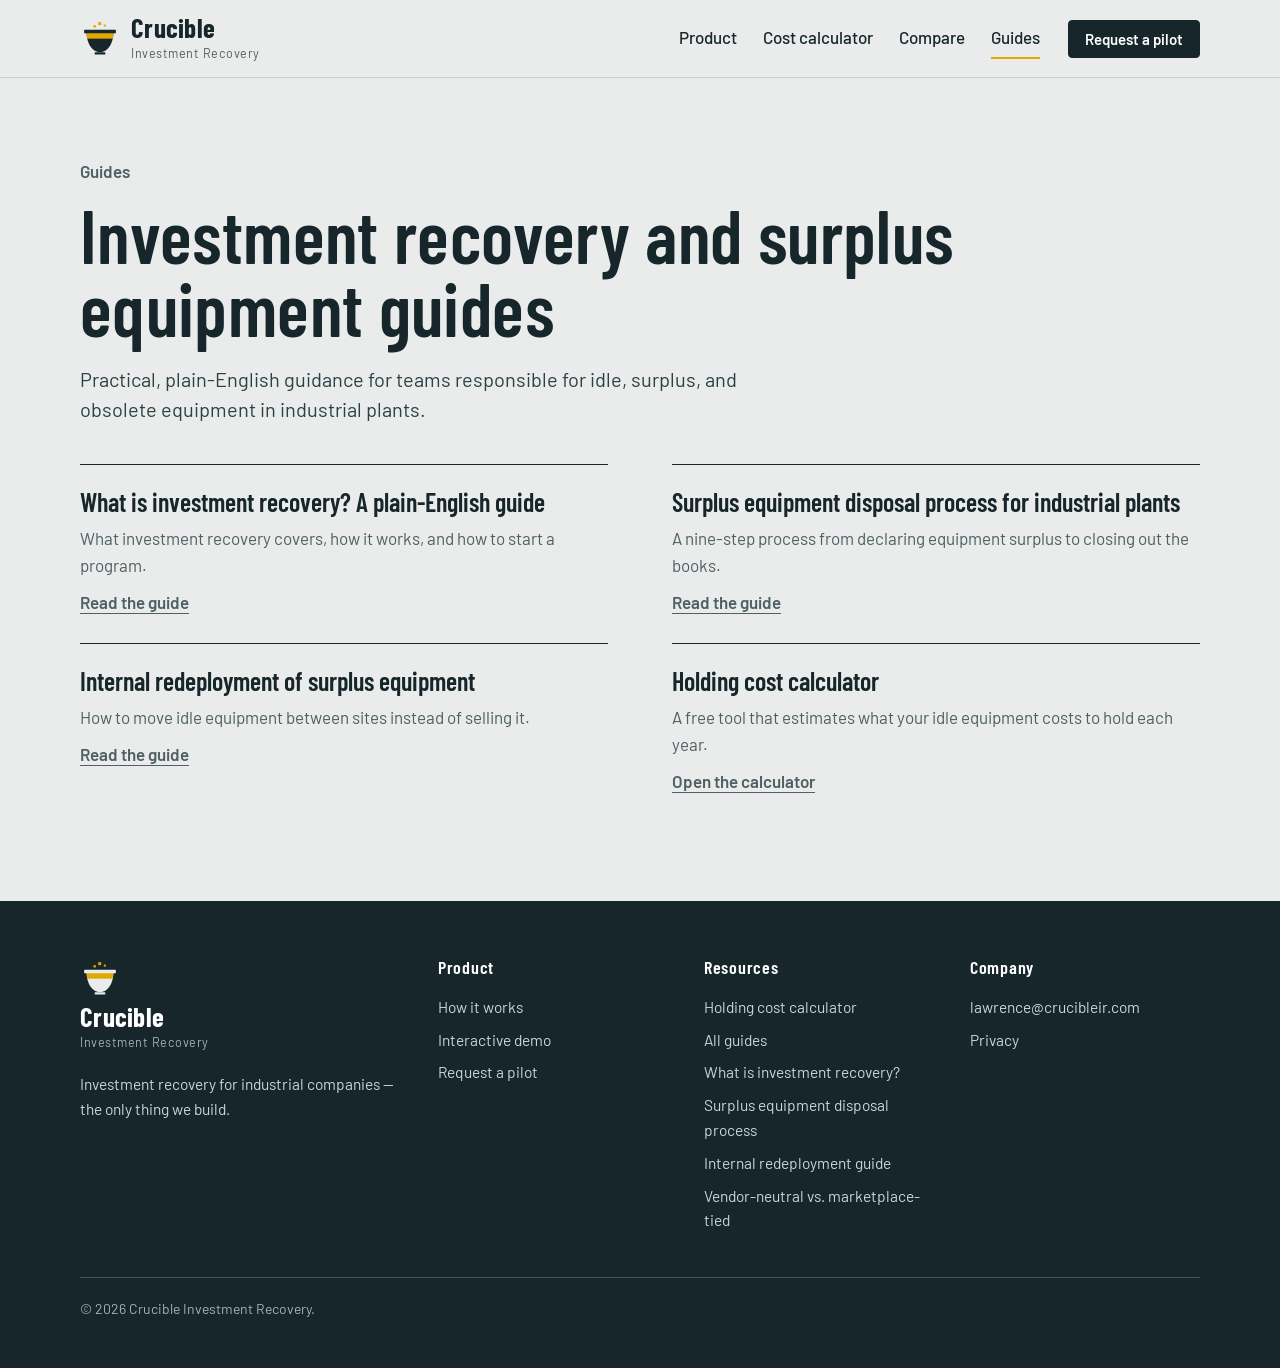
==== guides/index.html @ 0326b514 "Add files via upload" ====
<!DOCTYPE html>
<html lang="en">
<head>
<meta charset="utf-8">
<meta name="viewport" content="width=device-width, initial-scale=1">
<title>Investment Recovery & Surplus Equipment Guides | Crucible</title>
<meta name="description" content="Practical guides for investment recovery teams: what investment recovery is, the surplus equipment disposal process, and internal redeployment.">
<link rel="canonical" href="https://crucibleir.com/guides/index.html">
<meta name="theme-color" content="#16262B">
<meta property="og:type" content="website">
<meta property="og:site_name" content="Crucible Investment Recovery">
<meta property="og:title" content="Investment Recovery & Surplus Equipment Guides | Crucible">
<meta property="og:description" content="Practical guides for investment recovery teams: what investment recovery is, the surplus equipment disposal process, and internal redeployment.">
<meta property="og:url" content="https://crucibleir.com/guides/index.html">
<meta property="og:image" content="https://crucibleir.com/img/og-image.png">
<meta property="og:image:alt" content="Crucible Investment Recovery: idle equipment costs money every day it sits.">
<meta name="twitter:card" content="summary_large_image">
<meta name="twitter:image" content="https://crucibleir.com/img/og-image.png">
<link rel="icon" href="../favicon.svg" type="image/svg+xml">
<link rel="stylesheet" href="../css/fonts.css">
<link rel="stylesheet" href="../css/style.css">
<script type="application/ld+json">{"@context": "https://schema.org", "@type": "CollectionPage", "name": "Investment recovery and surplus equipment guides", "url": "https://crucibleir.com/guides/"}</script>
</head>
<body>
<a class="skip" href="#main">Skip to content</a>
<header class="site"><div class="wrap bar">
<a class="brand" href="../index.html" aria-label="Crucible Investment Recovery, home"><svg viewBox="-2 -2 68 60" aria-hidden="true" focusable="false"><defs><clipPath id="c19"><path d="M9 18C10 38 19 51 32 51C45 51 54 38 55 18Z"/></clipPath></defs><path d="M9 18C10 38 19 51 32 51C45 51 54 38 55 18Z" fill="#16262B"/><rect y="18" width="64" height="10" fill="#E0A800" clip-path="url(#c19)"/><rect x="5" y="13" width="54" height="6" rx="1" fill="#16262B"/><rect x="23" y="51" width="18" height="4" rx="1" fill="#16262B"/><rect x="21" y="5" width="4" height="4" fill="#E0A800"/><rect x="29" width="5" height="5" fill="#E0A800"/><rect x="38.5" y="4" width="3.5" height="3.5" fill="#E0A800"/></svg><span><b>Crucible</b><small>Investment Recovery</small></span></a>
<nav class="links" aria-label="Main"><a href="../product.html">Product</a><a href="../holding-cost-calculator.html">Cost calculator</a><a href="../compare.html">Compare</a><a href="../guides/index.html" aria-current="page">Guides</a></nav>
<a class="btn primary sm hidem" href="../demo-request.html">Request a pilot</a>
<details class="menu"><summary>Menu</summary><div><a href="../product.html">Product</a><a href="../holding-cost-calculator.html">Cost calculator</a><a href="../compare.html">Compare</a><a href="../guides/index.html" aria-current="page">Guides</a><a href="../demo-request.html"><b>Request a pilot</b></a></div></details>
</div></header>
<main id="main">

<section class="sec"><div class="wrap">
<p class="eyebrow">Guides</p>
<h1 style="max-width:14em">Investment recovery and surplus equipment guides</h1>
<p class="lede">Practical, plain-English guidance for teams responsible for idle, surplus, and obsolete equipment in industrial plants.</p>
<div class="feats" style="margin-top:40px"><div class="feat"><h3><a href="../guides/what-is-investment-recovery.html" style="text-decoration:none">What is investment recovery? A plain-English guide</a></h3><p>What investment recovery covers, how it works, and how to start a program.</p><p style="margin-top:10px"><a class="link" href="../guides/what-is-investment-recovery.html">Read the guide</a></p></div><div class="feat"><h3><a href="../guides/surplus-equipment-disposal-process.html" style="text-decoration:none">Surplus equipment disposal process for industrial plants</a></h3><p>A nine-step process from declaring equipment surplus to closing out the books.</p><p style="margin-top:10px"><a class="link" href="../guides/surplus-equipment-disposal-process.html">Read the guide</a></p></div><div class="feat"><h3><a href="../guides/internal-redeployment.html" style="text-decoration:none">Internal redeployment of surplus equipment</a></h3><p>How to move idle equipment between sites instead of selling it.</p><p style="margin-top:10px"><a class="link" href="../guides/internal-redeployment.html">Read the guide</a></p></div><div class="feat"><h3><a href="../holding-cost-calculator.html" style="text-decoration:none">Holding cost calculator</a></h3><p>A free tool that estimates what your idle equipment costs to hold each year.</p><p style="margin-top:10px"><a class="link" href="../holding-cost-calculator.html">Open the calculator</a></p></div></div>
</div></section>

</main>
<footer class="site"><div class="wrap">
<div class="cols">
<div><a class="brand" href="../index.html" aria-label="Crucible Investment Recovery, home"><svg viewBox="-2 -2 68 60" aria-hidden="true" focusable="false"><defs><clipPath id="c20"><path d="M9 18C10 38 19 51 32 51C45 51 54 38 55 18Z"/></clipPath></defs><path d="M9 18C10 38 19 51 32 51C45 51 54 38 55 18Z" fill="#E9ECEA"/><rect y="18" width="64" height="10" fill="#E0A800" clip-path="url(#c20)"/><rect x="5" y="13" width="54" height="6" rx="1" fill="#E9ECEA"/><rect x="23" y="51" width="18" height="4" rx="1" fill="#E9ECEA"/><rect x="21" y="5" width="4" height="4" fill="#E0A800"/><rect x="29" width="5" height="5" fill="#E0A800"/><rect x="38.5" y="4" width="3.5" height="3.5" fill="#E0A800"/></svg><span><b>Crucible</b><small>Investment Recovery</small></span></a><p style="max-width:26em;margin:16px 0 0">Investment recovery for industrial companies &mdash; the only thing we build.</p></div>
<div><h3>Product</h3><a href="../product.html">How it works</a><a href="../demo/index.html">Interactive demo</a><a href="../demo-request.html">Request a pilot</a></div>
<div><h3>Resources</h3><a href="../holding-cost-calculator.html">Holding cost calculator</a><a href="../guides/index.html">All guides</a><a href="../guides/what-is-investment-recovery.html">What is investment recovery?</a><a href="../guides/surplus-equipment-disposal-process.html">Surplus equipment disposal process</a><a href="../guides/internal-redeployment.html">Internal redeployment guide</a><a href="../compare.html">Vendor-neutral vs. marketplace-tied</a></div>
<div><h3>Company</h3><a href="mailto:lawrence@crucibleir.com">lawrence@crucibleir.com</a><a href="../privacy.html">Privacy</a></div>
</div>
<p class="fine">&copy; 2026 Crucible Investment Recovery.</p>
</div></footer>
<script src="../js/site.js" defer></script>
</body>
</html>
---- css/fonts.css ----
@font-face{font-family:'Barlow';font-style:normal;font-weight:400;font-display:swap;src:url(../fonts/barlow-latin-400-normal.woff2) format('woff2')}
@font-face{font-family:'Barlow';font-style:normal;font-weight:500;font-display:swap;src:url(../fonts/barlow-latin-500-normal.woff2) format('woff2')}
@font-face{font-family:'Barlow';font-style:normal;font-weight:600;font-display:swap;src:url(../fonts/barlow-latin-600-normal.woff2) format('woff2')}
@font-face{font-family:'Barlow Condensed';font-style:normal;font-weight:500;font-display:swap;src:url(../fonts/barlow-condensed-latin-500-normal.woff2) format('woff2')}
@font-face{font-family:'Barlow Condensed';font-style:normal;font-weight:600;font-display:swap;src:url(../fonts/barlow-condensed-latin-600-normal.woff2) format('woff2')}
@font-face{font-family:'Barlow Condensed';font-style:normal;font-weight:700;font-display:swap;src:url(../fonts/barlow-condensed-latin-700-normal.woff2) format('woff2')}
---- css/style.css ----
:root{
  --ink:#16262B; --steel:#1D3036; --paper:#E9ECEA; --panel:#F7F8F6; --line:#C9D0CD; --muted:#4F5F63;
  --idle:#E0A800; --evaluated:#2F6FA8; --redeploy:#C2571A; --listed:#2E7D4F; --offer:#7A4B9C; --closed:#6B7477; --alert:#B3382C;
  --display:'Barlow Condensed','Arial Narrow',system-ui,sans-serif;
  --body:'Barlow',system-ui,-apple-system,'Segoe UI',sans-serif;
}
*{box-sizing:border-box}
html{scroll-behavior:smooth}
body{margin:0;font:17px/1.6 var(--body);color:var(--ink);background:var(--paper);-webkit-font-smoothing:antialiased}
img,svg{max-width:100%}
a{color:inherit}
button,input,select,textarea{font:inherit;color:inherit}
:focus-visible{outline:3px solid var(--evaluated);outline-offset:2px}
.skip{position:absolute;left:-999px;top:8px;background:var(--ink);color:#fff;padding:8px 14px;z-index:100;border-radius:4px}
.skip:focus{left:8px}
.wrap{width:min(1120px,100% - 48px);margin:0 auto}
.st-idle{--c:var(--idle)}.st-evaluated{--c:var(--evaluated)}.st-redeploy{--c:var(--redeploy)}.st-listed{--c:var(--listed)}.st-offer{--c:var(--offer)}.st-closed{--c:var(--closed)}

/* header */
header.site{background:var(--paper);border-bottom:1px solid var(--line);position:relative;z-index:10}
.bar{display:flex;align-items:center;gap:28px;padding:14px 0}
.brand{display:flex;align-items:center;gap:11px;text-decoration:none}
.brand svg{width:40px;height:auto;flex:none}
.brand b{display:block;font:700 27px/1 var(--display);letter-spacing:.01em}
.brand small{display:block;font-size:12.5px;color:var(--muted);letter-spacing:.04em;margin-top:2px}
.links{display:flex;gap:26px;margin-left:auto}
.links a{text-decoration:none;font-weight:500;padding:6px 0;border-bottom:2px solid transparent}
.links a:hover,.links a[aria-current]{border-bottom-color:var(--idle)}
.menu{display:none;margin-left:auto}
.menu summary{list-style:none;cursor:pointer;font-weight:600;border:1.5px solid var(--ink);padding:7px 14px;border-radius:4px}
.menu summary::-webkit-details-marker{display:none}
.menu div{position:absolute;right:24px;top:calc(100% - 6px);background:var(--panel);border:1px solid var(--line);border-radius:6px;padding:8px;display:grid;min-width:220px;box-shadow:0 12px 28px rgba(0,0,0,.14)}
.menu div a{padding:11px 12px;text-decoration:none;font-weight:500}
.menu div a:hover{background:#E4E9E6}

/* buttons */
.btn{display:inline-block;padding:12px 20px;border:1.5px solid var(--ink);border-radius:4px;font-weight:600;text-decoration:none;background:transparent;cursor:pointer;font-size:16px;line-height:1.2}
.btn:hover{background:#DCE2DF}
.btn.primary{background:var(--ink);color:#fff}
.btn.primary:hover{background:#0C1A1E}
.btn.yel{background:var(--idle);border-color:var(--idle);color:var(--ink)}
.btn.yel:hover{background:#F0B800;border-color:#F0B800}
.btn.ghost{border-color:#9FB2B5;color:#fff}
.btn.ghost:hover{background:rgba(255,255,255,.1)}
.btn.sm{padding:9px 16px;font-size:15px}
.dark :focus-visible{outline-color:var(--idle)}

/* type */
h1{font:600 clamp(42px,6.4vw,74px)/.98 var(--display);letter-spacing:.005em;margin:0 0 20px}
h2{font:600 clamp(32px,4.2vw,48px)/1.04 var(--display);letter-spacing:.005em;margin:0 0 14px}
h3{font:600 26px/1.15 var(--display);margin:0 0 8px}
.eyebrow{font-weight:600;color:var(--muted);margin:0 0 14px}
.lede{font-size:20px;line-height:1.5;color:#2C4046;margin:0 0 28px;max-width:34em}
.sub{max-width:40em;color:var(--muted);font-size:18px;margin:0 0 40px}
.dark .sub,.dark .lede{color:#C9D6D4}
.muted{color:var(--muted)}
.small{font-size:14.5px;color:var(--muted)}

/* sections */
.sec{padding:80px 0}
.sec.alt{background:var(--panel);border-block:1px solid var(--line)}
.sec.dark{background:var(--ink);color:#fff}
.hero{padding:64px 0 60px;background:linear-gradient(180deg,#FBFCFA 0%,#F1F4F1 100%);border-bottom:1px solid var(--line)}
.hero .wrap{display:grid;grid-template-columns:1.05fr .95fr;gap:52px;align-items:center}
.ctas{display:flex;gap:12px;flex-wrap:wrap}
.hero .small{margin:16px 0 0}

/* unit chart */
.figure{margin:0;background:var(--panel);border:1px solid var(--line);border-radius:6px;padding:20px 22px}
.figure h2,.figure .ft{font:600 22px/1.1 var(--display);margin:0 0 4px}
.figure .fs{margin:0 0 14px;font-size:14px;color:var(--muted)}
.arow{display:grid;grid-template-columns:104px 1fr 28px;gap:12px;align-items:center;padding:10px 0;border-top:1px solid var(--line);font-size:14.5px}
.arow:first-of-type{border-top:0}
.arow b{font:600 20px/1 var(--display);text-align:right}
.sqs{display:flex;flex-wrap:wrap;gap:5px}
.sq{width:24px;height:24px;border-radius:2px;background:var(--c)}
.legend{display:flex;gap:6px 16px;flex-wrap:wrap;margin-top:12px;padding-top:12px;border-top:1px solid var(--line);font-size:13px;color:var(--muted)}
.legend i{display:inline-block;width:11px;height:11px;border-radius:2px;background:var(--c);margin-right:6px;vertical-align:-1px}
.figure figcaption{margin-top:10px;font-size:13px;color:var(--muted)}

/* grids */
.three{display:grid;grid-template-columns:repeat(3,1fr);gap:36px}
.three>div{border-top:3px solid var(--ink);padding-top:16px}
.three p{margin:0;color:var(--muted)}
.three h3 a{text-decoration:none}
.three h3 a:hover{text-decoration:underline}
.four{display:grid;grid-template-columns:repeat(4,1fr);gap:28px}
.plate{position:relative;display:inline-flex;align-items:center;font:600 15px/1.2 var(--display);letter-spacing:.05em;padding:2px 11px;border:1.5px solid var(--ink);border-radius:2px;background:#fff;white-space:nowrap;color:var(--ink)}
.plate::before,.plate::after{content:'';position:absolute;top:50%;width:3px;height:3px;border-radius:50%;background:var(--muted);transform:translateY(-50%)}
.plate::before{left:3px}.plate::after{right:3px}
.four .plate{font-size:20px;margin-bottom:12px}
.four p{margin:0;color:var(--muted)}
.feats{display:grid;grid-template-columns:repeat(2,1fr);gap:0 64px}
.feat{padding:22px 0 26px;border-top:1.5px solid var(--ink)}
.feat p{margin:0;color:var(--muted)}
.split{display:grid;grid-template-columns:1fr 1fr;gap:56px;align-items:center}
.split.rev>:first-child{order:2}
.pilot ul{margin:0 0 28px;padding:0;list-style:none}
.pilot li{padding:9px 0 9px 26px;position:relative;color:#DCE6E4}
.pilot li::before{content:'';position:absolute;left:0;top:19px;width:10px;height:10px;background:var(--idle)}
.link{font-weight:600;text-underline-offset:4px}

/* faq */
.faq{border-top:1.5px solid var(--ink)}
.faq:last-of-type{border-bottom:1.5px solid var(--ink)}
.faq summary{cursor:pointer;list-style:none;padding:18px 40px 18px 0;font-weight:600;font-size:18px;position:relative}
.faq summary::-webkit-details-marker{display:none}
.faq summary::after{content:'+';position:absolute;right:6px;top:14px;font:500 28px/1 var(--display)}
.faq[open] summary::after{content:'−'}
.faq p{margin:0 0 20px;max-width:46em;color:var(--muted)}

/* mocks */
.mock{background:var(--panel);border:1px solid var(--line);border-radius:6px;padding:20px;font-size:15px}
.mock .mh{display:flex;justify-content:space-between;align-items:center;gap:10px;margin-bottom:12px}
.mock h4{font:600 20px/1.2 var(--display);margin:0 0 2px}
.mock .mm{color:var(--muted);font-size:13.5px}
ol.mstep{list-style:none;display:grid;grid-template-columns:repeat(6,1fr);gap:4px;margin:14px 0 0;padding:0}
ol.mstep li{border-top:5px solid #D3D9D6;padding-top:6px;font-size:11.5px;line-height:1.25;color:var(--muted)}
ol.mstep li.done{border-top-color:var(--ink)}
ol.mstep li.now{border-top-color:var(--c);color:var(--ink);font-weight:600}
.mnote{padding:10px 12px;border-left:4px solid;border-radius:0 4px 4px 0;font-size:14px;margin:0 0 10px}
.mnote.warn{border-color:var(--alert);background:#F5E3E0}
.mnote.ok{border-color:var(--listed);background:#E0EEE5}
.mchk{display:flex;gap:10px;align-items:center;padding:10px 2px;border-bottom:1px solid var(--line)}
.mchk:last-child{border-bottom:0}
.box{width:18px;height:18px;border:1.5px solid var(--ink);border-radius:3px;flex:none;background:#fff;display:grid;place-items:center;font-size:13px;line-height:1}
.box.on{background:var(--ink);color:#fff}
.req{border:1px solid var(--line);border-radius:4px;background:#fff;padding:13px 15px}
.req .rh{display:flex;justify-content:space-between;font-weight:600}
.req .pend{color:var(--redeploy)}
.req .rm{color:var(--muted);font-size:13.5px;margin:3px 0 8px}
.mbtn{display:inline-block;padding:6px 12px;border:1.5px solid var(--ink);border-radius:4px;font-weight:600;font-size:13px;margin-right:8px}
.mbtn.p{background:var(--ink);color:#fff}
.mstats{display:grid;grid-template-columns:repeat(2,1fr);gap:1px;background:var(--line);border:1px solid var(--line);border-radius:4px;overflow:hidden}
.mstats>div{background:#fff;padding:12px 14px}
.mstats b{display:block;font:600 32px/1.05 var(--display)}
.mstats span{font-size:13px;color:var(--muted)}
.pill{display:inline-flex;align-items:center;gap:7px;font-weight:600;font-size:13.5px;white-space:nowrap}
.pill::before{content:'';width:10px;height:10px;border-radius:50%;background:var(--c)}

/* tables */
.tw{overflow-x:auto;border:1px solid var(--line);border-radius:6px;background:var(--panel)}
table{width:100%;border-collapse:collapse;min-width:620px}
th{text-align:left;font-weight:600;padding:14px 18px;border-bottom:1.5px solid var(--ink);vertical-align:bottom}
td{padding:14px 18px;border-bottom:1px solid var(--line);vertical-align:top}
tr:last-child td{border-bottom:0}
td:first-child{font-weight:600;width:22%}
.tw.num td:not(:first-child),.tw.num th:not(:first-child){text-align:right}

/* article */
.article{max-width:720px}
.article h1{font-size:clamp(38px,5.4vw,58px)}
.article h2{font-size:clamp(28px,3.4vw,36px);margin:52px 0 12px}
.article p,.article li{font-size:18px;line-height:1.7}
.article ul,.article ol{padding-left:22px}
.article li{margin:6px 0}
.article .meta{color:var(--muted);font-size:15px;margin:0 0 32px}
.callout{border-left:6px solid var(--idle);background:var(--panel);padding:18px 22px;margin:28px 0;border-radius:0 6px 6px 0}
.callout p{margin:0}
.crumbs{font-size:14.5px;color:var(--muted);margin:0 0 22px}
.cta-box{background:var(--ink);color:#fff;border-radius:6px;padding:28px 30px;margin:52px 0 0;border-left:8px solid var(--idle)}
.cta-box h2{color:#fff;margin:0 0 8px;font-size:32px}
.cta-box p{color:#C9D6D4;font-size:17px;margin:0 0 18px}

/* tool + forms */
.tool{display:grid;grid-template-columns:1fr 1fr;gap:28px;align-items:start}
.panel{background:var(--panel);border:1px solid var(--line);border-radius:6px;padding:26px}
label{display:block;font-weight:600;margin-bottom:18px}
label small{display:block;font-weight:400;color:var(--muted);font-size:14px;margin-top:2px}
input[type=number],input[type=text],input[type=email],select,textarea{display:block;width:100%;margin-top:6px;padding:11px 12px;border:1px solid #AAB4B1;background:#fff;border-radius:4px;font-weight:400}
input[type=range]{width:100%;margin-top:10px;accent-color:var(--ink)}
textarea{min-height:110px;resize:vertical}
.results{background:var(--ink);color:#fff;border-radius:6px;padding:26px;border-left:8px solid var(--idle)}
.results .big{font:600 clamp(44px,6vw,64px)/1 var(--display);margin:4px 0 2px}
.results .lbl{color:#9FB2B5;font-size:14.5px}
.results dl{display:grid;grid-template-columns:1fr 1fr;gap:18px 20px;margin:22px 0 0;padding-top:20px;border-top:1px solid #3B555C}
.results dt{color:#9FB2B5;font-size:13.5px}
.results dd{margin:0;font:600 28px/1.1 var(--display)}
.results .save{margin-top:22px;padding:14px 16px;background:rgba(255,255,255,.08);border-radius:4px}
.results .save b{font:600 26px/1.1 var(--display);color:var(--idle)}
.results .btn{margin-top:20px}
.row2{display:grid;grid-template-columns:1fr 1fr;gap:0 18px}
.ok-msg{margin-top:16px;padding:12px 14px;border-left:4px solid var(--listed);background:#E0EEE5;border-radius:0 4px 4px 0;font-size:15.5px}

/* footer */
footer.site{background:var(--ink);color:#C9D6D4;padding:56px 0 34px;font-size:15.5px}
footer.site .cols{display:grid;grid-template-columns:1.4fr 1fr 1fr 1fr;gap:36px}
footer.site .brand b{color:#fff}
footer.site .brand small{color:#9FB2B5}
footer.site h3{font:600 18px/1.2 var(--display);color:#fff;letter-spacing:.04em;margin:0 0 12px}
footer.site a{text-decoration:none;display:block;padding:4px 0}
footer.site a:hover{color:#fff;text-decoration:underline}
footer.site .fine{margin-top:40px;padding-top:20px;border-top:1px solid #3B555C;font-size:14px;color:#9FB2B5}
footer.site :focus-visible{outline-color:var(--idle)}

/* images */
.herofig{margin:0}
.herofig img{display:block;width:100%;height:auto;aspect-ratio:5/4;object-fit:cover;object-position:50% 50%;border-radius:6px}
.pano{padding:0 0 76px}
.pano figure{margin:0}
.pano img{display:block;width:100%;height:auto}

.pano figcaption,.fig figcaption{margin-top:12px;color:var(--muted);font-size:15px}
.fig{margin:30px 0}
.fig img{display:block;width:100%;height:auto;border:1px solid var(--line);border-radius:6px}

@media (max-width:920px){
  .links,.hidem{display:none}.menu{display:block}
  .hero .wrap,.split,.tool{grid-template-columns:1fr}
  .herofig img{aspect-ratio:16/10}
  .split.rev>:first-child{order:0}
  .three,.four{grid-template-columns:1fr 1fr}
  .feats{grid-template-columns:1fr}
  footer.site .cols{grid-template-columns:1fr 1fr}
}
@media (max-width:600px){
  body{font-size:16.5px}
  .sec{padding:56px 0}.hero{padding:40px 0 44px}
  .three,.four,.row2{grid-template-columns:1fr}
  .arow{grid-template-columns:88px 1fr 24px}
  footer.site .cols{grid-template-columns:1fr}
}
@media (prefers-reduced-motion:reduce){html{scroll-behavior:auto}}
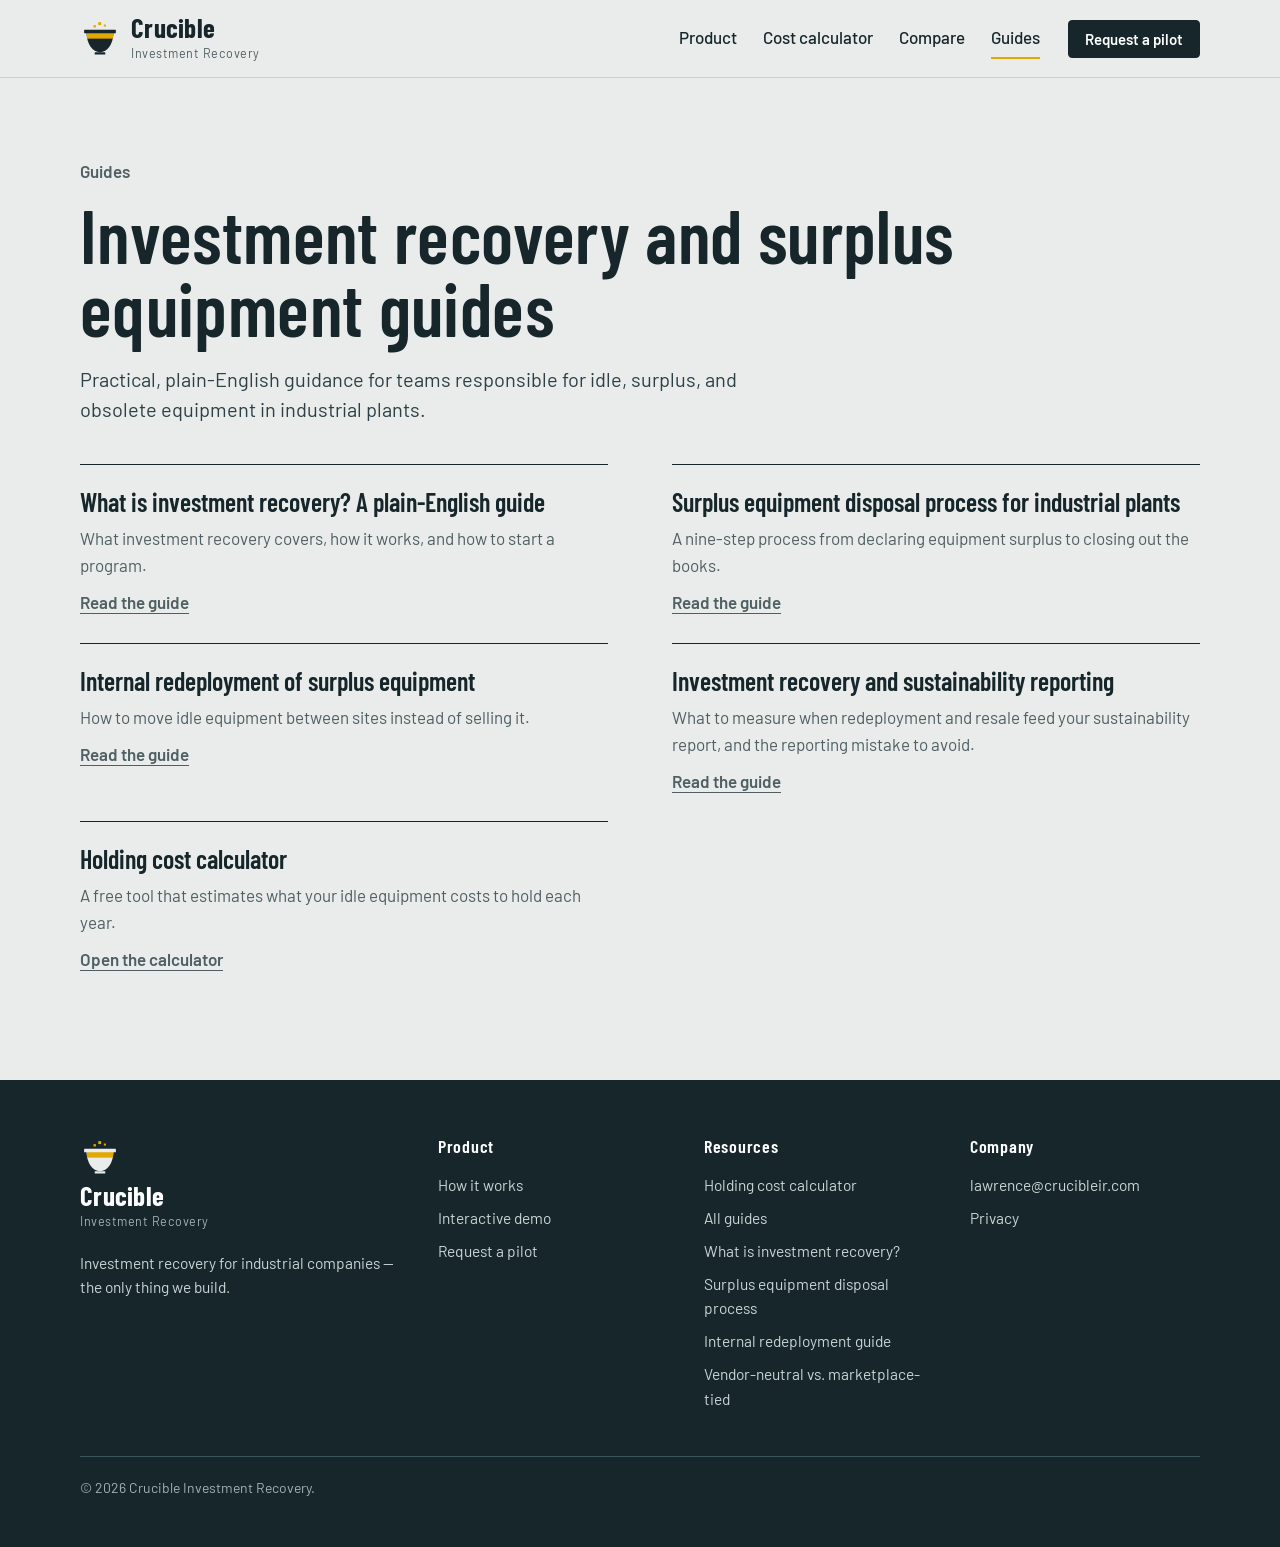
==== commit 25d4a7d0: "Add files via upload" ====
--- a/guides/index.html
+++ b/guides/index.html
@@ -35,7 +35,7 @@
 <p class="eyebrow">Guides</p>
 <h1 style="max-width:14em">Investment recovery and surplus equipment guides</h1>
 <p class="lede">Practical, plain-English guidance for teams responsible for idle, surplus, and obsolete equipment in industrial plants.</p>
-<div class="feats" style="margin-top:40px"><div class="feat"><h3><a href="../guides/what-is-investment-recovery.html" style="text-decoration:none">What is investment recovery? A plain-English guide</a></h3><p>What investment recovery covers, how it works, and how to start a program.</p><p style="margin-top:10px"><a class="link" href="../guides/what-is-investment-recovery.html">Read the guide</a></p></div><div class="feat"><h3><a href="../guides/surplus-equipment-disposal-process.html" style="text-decoration:none">Surplus equipment disposal process for industrial plants</a></h3><p>A nine-step process from declaring equipment surplus to closing out the books.</p><p style="margin-top:10px"><a class="link" href="../guides/surplus-equipment-disposal-process.html">Read the guide</a></p></div><div class="feat"><h3><a href="../guides/internal-redeployment.html" style="text-decoration:none">Internal redeployment of surplus equipment</a></h3><p>How to move idle equipment between sites instead of selling it.</p><p style="margin-top:10px"><a class="link" href="../guides/internal-redeployment.html">Read the guide</a></p></div><div class="feat"><h3><a href="../holding-cost-calculator.html" style="text-decoration:none">Holding cost calculator</a></h3><p>A free tool that estimates what your idle equipment costs to hold each year.</p><p style="margin-top:10px"><a class="link" href="../holding-cost-calculator.html">Open the calculator</a></p></div></div>
+<div class="feats" style="margin-top:40px"><div class="feat"><h3><a href="../guides/what-is-investment-recovery.html" style="text-decoration:none">What is investment recovery? A plain-English guide</a></h3><p>What investment recovery covers, how it works, and how to start a program.</p><p style="margin-top:10px"><a class="link" href="../guides/what-is-investment-recovery.html">Read the guide</a></p></div><div class="feat"><h3><a href="../guides/surplus-equipment-disposal-process.html" style="text-decoration:none">Surplus equipment disposal process for industrial plants</a></h3><p>A nine-step process from declaring equipment surplus to closing out the books.</p><p style="margin-top:10px"><a class="link" href="../guides/surplus-equipment-disposal-process.html">Read the guide</a></p></div><div class="feat"><h3><a href="../guides/internal-redeployment.html" style="text-decoration:none">Internal redeployment of surplus equipment</a></h3><p>How to move idle equipment between sites instead of selling it.</p><p style="margin-top:10px"><a class="link" href="../guides/internal-redeployment.html">Read the guide</a></p></div><div class="feat"><h3><a href="../guides/sustainability-reporting.html" style="text-decoration:none">Investment recovery and sustainability reporting</a></h3><p>What to measure when redeployment and resale feed your sustainability report, and the reporting mistake to avoid.</p><p style="margin-top:10px"><a class="link" href="../guides/sustainability-reporting.html">Read the guide</a></p></div><div class="feat"><h3><a href="../holding-cost-calculator.html" style="text-decoration:none">Holding cost calculator</a></h3><p>A free tool that estimates what your idle equipment costs to hold each year.</p><p style="margin-top:10px"><a class="link" href="../holding-cost-calculator.html">Open the calculator</a></p></div></div>
 </div></section>
 
 </main>
--- a/css/style.css
+++ b/css/style.css
@@ -182,6 +182,8 @@
 .results .btn{margin-top:20px}
 .row2{display:grid;grid-template-columns:1fr 1fr;gap:0 18px}
 .ok-msg{margin-top:16px;padding:12px 14px;border-left:4px solid var(--listed);background:#E0EEE5;border-radius:0 4px 4px 0;font-size:15.5px}
+/* shown only if the form submission fails, so a visitor always has a way through */
+#leadnote.err{margin-top:16px;padding:12px 14px;border-left:4px solid var(--alert);background:#FBEAE8;border-radius:0 4px 4px 0;font-size:15.5px}
 
 /* footer */
 footer.site{background:var(--ink);color:#C9D6D4;padding:56px 0 34px;font-size:15.5px}
@@ -197,6 +199,37 @@
 /* images */
 .herofig{margin:0}
 .herofig img{display:block;width:100%;height:auto;aspect-ratio:5/4;object-fit:cover;object-position:50% 50%;border-radius:6px}
+
+/* hero asset-register card — a view of the product rather than a stock photo,
+   built as markup so it uses the page's own type and stays sharp at any size */
+/* grid items default to a min-content floor, so without this the table inside
+   the card props the whole hero column open and the page scrolls sideways */
+.hero .wrap>*{min-width:0}
+.regcard{max-width:100%;background:#fff;border:1px solid var(--line);border-radius:10px;overflow:hidden;box-shadow:0 18px 40px -22px rgba(22,38,43,.45)}
+.rc-top{background:var(--ink);padding:14px 18px;display:flex;align-items:baseline;gap:9px}
+.rc-top b{font:700 18px/1 var(--display);color:#fff;letter-spacing:.02em}
+.rc-top span{font-size:12.5px;color:#9FB2B5}
+.rc-stats{display:grid;grid-template-columns:repeat(3,1fr);gap:1px;background:var(--line);border-bottom:1px solid var(--line)}
+.rc-stat{background:var(--panel);padding:12px 15px;display:flex;flex-direction:column}
+.rc-stat .n{font:700 23px/1 var(--display);color:var(--ink)}
+.rc-stat .l{font-size:11.5px;line-height:1.3;color:var(--muted);margin-top:4px}
+/* min-width:0 opts out of the global table{min-width:620px}, which exists for
+   the wide comparison tables and would otherwise overflow this card */
+.rc-table{width:100%;min-width:0;border-collapse:collapse;table-layout:auto}
+.rc-table th{font-size:10.5px;font-weight:600;color:var(--muted);text-transform:uppercase;letter-spacing:.07em;text-align:left;padding:10px 15px;border-bottom:1px solid var(--line);white-space:nowrap}
+.rc-table td{font-size:13px;color:var(--ink);padding:11px 15px;border-bottom:1px solid #E4E8E5;white-space:nowrap}
+.rc-table tbody tr:last-child td{border-bottom:0}
+.rc-tag{font-weight:600;font-variant-numeric:tabular-nums}
+/* the description is the one cell allowed to wrap, so the table can narrow
+   to fit a phone instead of forcing the page wider than the viewport */
+.rc-table .rc-desc{white-space:normal;min-width:9em}
+.rc-pill{display:inline-block;padding:3px 9px;border-radius:999px;font-size:10px;font-weight:700;letter-spacing:.04em;text-transform:uppercase;color:#fff;background:var(--closed)}
+.rc-pill.idle{background:var(--idle);color:#3a2c00}
+.rc-pill.evaluated{background:var(--evaluated)}
+.rc-pill.redeploy{background:var(--redeploy)}
+.rc-pill.listed{background:var(--listed)}
+.rc-pill.offer{background:var(--offer)}
+
 .pano{padding:0 0 76px}
 .pano figure{margin:0}
 .pano img{display:block;width:100%;height:auto}
@@ -220,5 +253,15 @@
   .three,.four,.row2{grid-template-columns:1fr}
   .arow{grid-template-columns:88px 1fr 24px}
   footer.site .cols{grid-template-columns:1fr}
+  /* the register card drops its least important columns rather than
+     overflowing; tag, description and stage carry the point on their own */
+  .rc-site{display:none}
+  .rc-table th,.rc-table td{padding:10px 10px;font-size:12.5px}
+  .rc-table .rc-desc{min-width:0}
+  .rc-top{padding:12px 14px}
+  .rc-pill{padding:3px 7px;font-size:9.5px}
+  .rc-stat{padding:10px 12px}
+  .rc-stat .n{font-size:20px}
+  .rc-stat .l{font-size:11px}
 }
 @media (prefers-reduced-motion:reduce){html{scroll-behavior:auto}}
